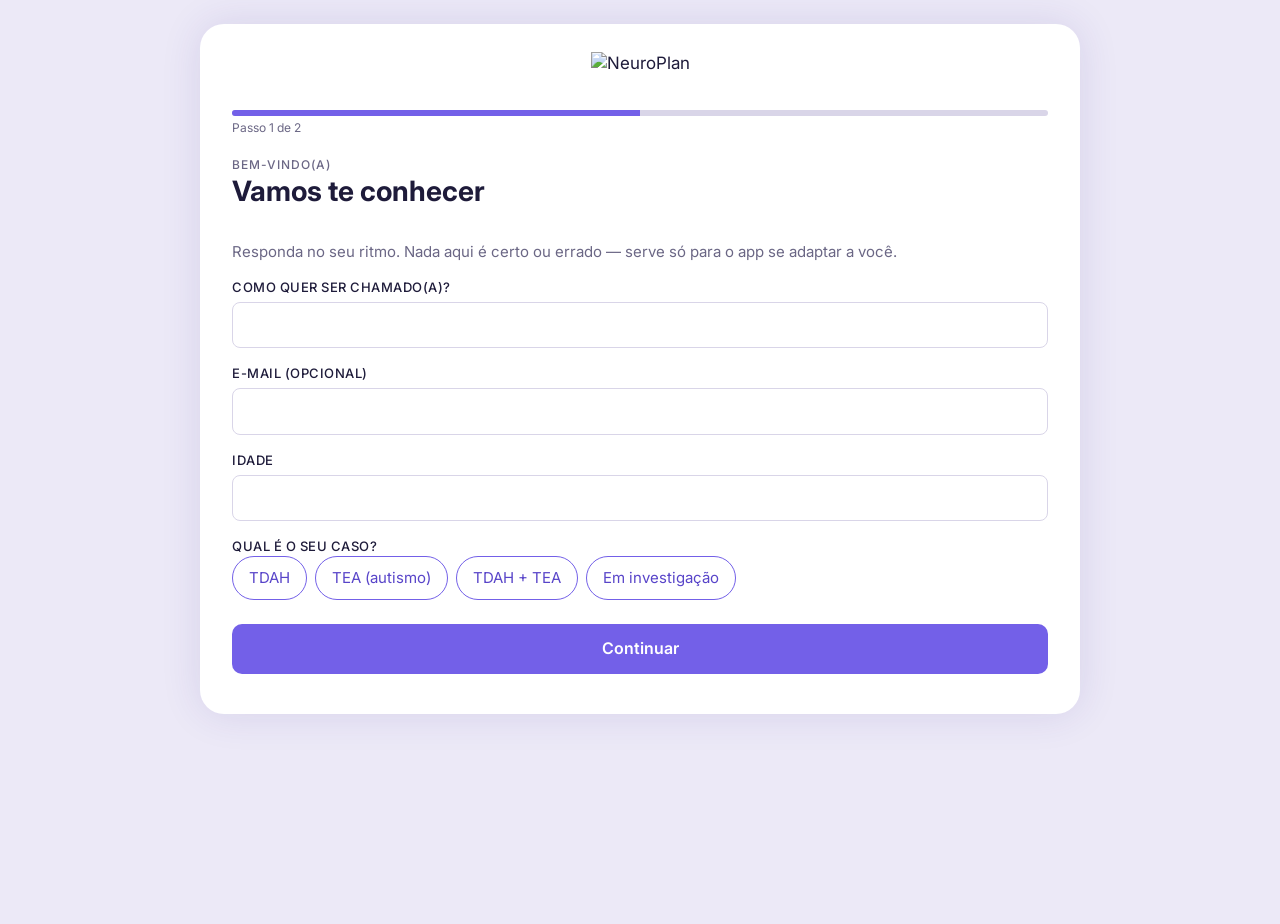
==== configuracoes.html @ a0a41870 "primeira versão" ====
<!DOCTYPE html>
<html lang="pt-BR">
<head>
  <meta charset="UTF-8">
  <meta name="viewport" content="width=device-width, initial-scale=1, viewport-fit=cover">
  <meta name="theme-color" content="#7B68EE">
  <meta name="description" content="NeuroPlan: planejador de rotina pensado para neurodivergentes.">
  <title>Configurações · NeuroPlan</title>
  <link rel="stylesheet" href="style.css">
  <script src="script.js" defer></script>
</head>
<body class="pagina-configuracoes">

  <!-- Ícones (sprite SVG): <svg class="icone"><use href="#i-home"/></svg> -->
  <svg xmlns="http://www.w3.org/2000/svg" hidden>
    <symbol id="i-home" viewBox="0 0 24 24" fill="none" stroke="currentColor" stroke-width="1.8" stroke-linecap="round" stroke-linejoin="round"><path d="M3 10.5 12 3l9 7.5V20a1 1 0 0 1-1 1h-5v-6H9v6H4a1 1 0 0 1-1-1z"/></symbol>
    <symbol id="i-calendar" viewBox="0 0 24 24" fill="none" stroke="currentColor" stroke-width="1.8" stroke-linecap="round" stroke-linejoin="round"><rect x="3" y="4" width="18" height="18" rx="2"/><path d="M16 2v4M8 2v4M3 10h18"/></symbol>
    <symbol id="i-plus" viewBox="0 0 24 24" fill="none" stroke="currentColor" stroke-width="2" stroke-linecap="round" stroke-linejoin="round"><path d="M12 5v14M5 12h14"/></symbol>
    <symbol id="i-heart" viewBox="0 0 24 24" fill="none" stroke="currentColor" stroke-width="1.8" stroke-linecap="round" stroke-linejoin="round"><path d="M19 14c1.5-1.5 3-3.2 3-5.5A5.5 5.5 0 0 0 16.5 3c-1.7 0-3 .8-4.5 2.5C10.5 3.8 9.2 3 7.5 3A5.5 5.5 0 0 0 2 8.5c0 2.3 1.5 4 3 5.5l7 7z"/></symbol>
    <symbol id="i-user" viewBox="0 0 24 24" fill="none" stroke="currentColor" stroke-width="1.8" stroke-linecap="round" stroke-linejoin="round"><circle cx="12" cy="8" r="4"/><path d="M4 21a8 8 0 0 1 16 0"/></symbol>
    <symbol id="i-pencil" viewBox="0 0 24 24" fill="none" stroke="currentColor" stroke-width="1.8" stroke-linecap="round" stroke-linejoin="round"><path d="M17 3a2.8 2.8 0 0 1 4 4L7.5 20.5 2 22l1.5-5.5z"/></symbol>
    <symbol id="i-clock" viewBox="0 0 24 24" fill="none" stroke="currentColor" stroke-width="1.8" stroke-linecap="round" stroke-linejoin="round"><circle cx="12" cy="12" r="9"/><path d="M12 7v5l3 2"/></symbol>
    <symbol id="i-bell" viewBox="0 0 24 24" fill="none" stroke="currentColor" stroke-width="1.8" stroke-linecap="round" stroke-linejoin="round"><path d="M6 8a6 6 0 0 1 12 0c0 7 3 9 3 9H3s3-2 3-9M10.3 21a1.9 1.9 0 0 0 3.4 0"/></symbol>
    <symbol id="i-chevron-left" viewBox="0 0 24 24" fill="none" stroke="currentColor" stroke-width="2" stroke-linecap="round" stroke-linejoin="round"><path d="m15 18-6-6 6-6"/></symbol>
    <symbol id="i-chevron-right" viewBox="0 0 24 24" fill="none" stroke="currentColor" stroke-width="2" stroke-linecap="round" stroke-linejoin="round"><path d="m9 18 6-6-6-6"/></symbol>
    <symbol id="i-gear" viewBox="0 0 24 24" fill="none" stroke="currentColor" stroke-width="1.8" stroke-linecap="round" stroke-linejoin="round"><circle cx="12" cy="12" r="3"/><path d="M19.4 15a1.7 1.7 0 0 0 .3 1.8l.1.1a2 2 0 1 1-2.8 2.8l-.1-.1a1.7 1.7 0 0 0-1.8-.3 1.7 1.7 0 0 0-1 1.5V21a2 2 0 1 1-4 0v-.1a1.7 1.7 0 0 0-1.1-1.5 1.7 1.7 0 0 0-1.8.3l-.1.1a2 2 0 1 1-2.8-2.8l.1-.1a1.7 1.7 0 0 0 .3-1.8 1.7 1.7 0 0 0-1.5-1H3a2 2 0 1 1 0-4h.1a1.7 1.7 0 0 0 1.5-1.1 1.7 1.7 0 0 0-.3-1.8l-.1-.1a2 2 0 1 1 2.8-2.8l.1.1a1.7 1.7 0 0 0 1.8.3H9a1.7 1.7 0 0 0 1-1.5V3a2 2 0 1 1 4 0v.1a1.7 1.7 0 0 0 1 1.5 1.7 1.7 0 0 0 1.8-.3l.1-.1a2 2 0 1 1 2.8 2.8l-.1.1a1.7 1.7 0 0 0-.3 1.8V9a1.7 1.7 0 0 0 1.5 1H21a2 2 0 1 1 0 4h-.1a1.7 1.7 0 0 0-1.5 1z"/></symbol>
  </svg>

  <div class="app">

    <!-- Cabeçalho (igual em todas as páginas) -->
    <header class="topo">
      <a href="index.html" class="topo__logo" aria-label="NeuroPlan - ir para Hoje">
        <img src="logo-horizontal.svg" alt="NeuroPlan">
      </a>
      <div class="topo__acoes">
        <a href="configuracoes.html" class="topo__config" aria-label="Configurações" aria-current="page"><svg class="icone" aria-hidden="true"><use href="#i-gear"/></svg></a>
        <a href="usuario.html" class="avatar avatar--pequeno" aria-label="Meu perfil">V</a>
      </div>
    </header>

    <main class="conteudo">
      <section class="tela" id="tela-config" aria-labelledby="config-titulo">
        <div class="titulo-tela">
          <p class="titulo-tela__rotulo">Ajustes</p>
          <h1 class="titulo-tela__titulo titulo-tela__titulo--esquerda" id="config-titulo">Configurações</h1>
        </div>

        <div class="config-grupo">
          <h2 class="config-grupo__titulo">Conta</h2>
          <div class="config-resumo" id="config-resumo">Nenhum cadastro encontrado.</div>
          <div class="config-lista" style="margin-top:10px">
            <a class="config-btn" href="login.html?refazer=1">Refazer questionário</a>
            <button type="button" class="config-btn" id="btn-sair">Sair da conta</button>
          </div>
        </div>

        <div class="config-grupo">
          <h2 class="config-grupo__titulo">Aparência</h2>
          <ul class="cuidados config-lista--cheia" style="display:flex">
            <li><label class="cuidado"><span class="cuidado__texto"><span class="cuidado__titulo">Modo Calmo</span><span class="cuidado__descricao">Tela escura e menos estímulos</span></span>
              <input type="checkbox" class="interruptor" role="switch" id="cfg-calmo"></label></li>
            <li><label class="cuidado"><span class="cuidado__texto"><span class="cuidado__titulo">Reduzir animações</span><span class="cuidado__descricao">Desliga movimentos e transições</span></span>
              <input type="checkbox" class="interruptor" role="switch" id="cfg-animacao"></label></li>
          </ul>
          <fieldset class="campo campo--grupo" style="margin-top:14px"><legend class="campo__rotulo">Tamanho do texto</legend>
            <div class="chips" id="cfg-fonte">
              <label class="chip"><input type="radio" name="fonte" value="p"><span>Pequeno</span></label>
              <label class="chip"><input type="radio" name="fonte" value="m" checked><span>Normal</span></label>
              <label class="chip"><input type="radio" name="fonte" value="g"><span>Grande</span></label>
              <label class="chip"><input type="radio" name="fonte" value="xg"><span>Muito grande</span></label>
            </div></fieldset>
          <p class="campo__ajuda" style="margin-top:8px">Mais modos e avisos ficam em <a class="link-pequeno" href="cuidados.html">Cuidados</a>.</p>
        </div>

        <div class="config-grupo">
          <h2 class="config-grupo__titulo">Seus dados</h2>
          <div class="config-lista">
            <button type="button" class="config-btn" id="btn-exportar">Baixar meus dados (.json)</button>
            <button type="button" class="config-btn config-btn--perigo" id="btn-apagar">Apagar todos os dados</button>
          </div>
          <p class="campo__ajuda" style="margin-top:8px">Tudo fica salvo apenas neste aparelho.</p>
        </div>
      </section>
    </main>

    <!-- Menu inferior (igual em todas as páginas) -->
    <nav class="menu" aria-label="Navegação principal">
      <a href="index.html" class="menu__item">
        <svg class="icone" aria-hidden="true"><use href="#i-home"/></svg>
        <span>Hoje</span>
      </a>
      <a href="rotina.html" class="menu__item">
        <svg class="icone" aria-hidden="true"><use href="#i-calendar"/></svg>
        <span>Rotina</span>
      </a>
      <a href="nova-tarefa.html" class="menu__adicionar" aria-label="Adicionar nova tarefa">
        <svg class="icone" aria-hidden="true"><use href="#i-plus"/></svg>
      </a>
      <a href="cuidados.html" class="menu__item">
        <svg class="icone" aria-hidden="true"><use href="#i-heart"/></svg>
        <span>Cuidados</span>
      </a>
      <a href="usuario.html" class="menu__item">
        <svg class="icone" aria-hidden="true"><use href="#i-user"/></svg>
        <span>Usuário</span>
      </a>
    </nav>

  </div>
</body>
</html>
---- style.css ----
/* =========================================================
   NEUROPLAN · style.css
   Mobile-first (base = celular). Depois: tablet/desktop, Modo Calmo,
   login e configurações (seções 14 a 17).
   ========================================================= */
@import url("https://fonts.googleapis.com/css2?family=Inter:wght@300;400;500;600;700&display=swap");

/* 1. Variáveis */
:root{
  --roxo:#7360E8;--roxo-escuro:#5844C9;--roxo-claro:#D6CCFA;--lilas:#EAE2F8;--lilas-medio:#C4B8F6;
  --laranja:#FAE5D6;--azul:#D3E8F7;--verde:#DDF2E8;--rosa:#FBE0EA;--verde-forte:#3FA777;
  --tinta:#1E1B3A;--tinta-suave:#6B6785;--linha:#D9D5E8;--branco:#FFFFFF;--fundo-pagina:#ECE9F7;
  --largura-app:430px;--altura-menu:68px;--raio-g:16px;--raio-m:12px;--raio-p:8px;--margem:20px;
  --fonte:"Inter",system-ui,-apple-system,"Segoe UI",Roboto,"Helvetica Neue",Arial,sans-serif;
}
body.modo-calmo *,body.modo-calmo *::before,body.modo-calmo *::after{animation:none!important;transition:none!important}

/* 2. Base */
*,*::before,*::after{box-sizing:border-box}
html{-webkit-text-size-adjust:100%;text-size-adjust:100%;overflow-x:hidden}
body{margin:0;min-height:100dvh;background:var(--fundo-pagina);color:var(--tinta);font-family:var(--fonte);font-size:1rem;line-height:1.4;-webkit-tap-highlight-color:transparent}
h1,h2,h3,p,ul,fieldset{margin:0;padding:0}
ul{list-style:none}
a{color:inherit;text-decoration:none}
button,input,select,textarea{font:inherit;color:inherit}
button{cursor:pointer}
img{display:block;max-width:100%;height:auto}
[hidden]{display:none!important}
:focus-visible{outline:3px solid var(--roxo-escuro);outline-offset:2px}
.visualmente-oculto{position:absolute;width:1px;height:1px;margin:-1px;padding:0;overflow:hidden;clip:rect(0 0 0 0);white-space:nowrap;border:0}
.icone{width:22px;height:22px;flex:none}
.icone--mini{width:14px;height:14px}
.icone--roxo{color:var(--roxo-escuro)}

/* 3. Estrutura */
.app{position:relative;width:100%;max-width:var(--largura-app);min-height:100dvh;margin:0 auto;background:var(--branco)}
.conteudo{padding:4px var(--margem) calc(var(--altura-menu) + 32px + env(safe-area-inset-bottom,0px))}
.topo{display:flex;align-items:center;justify-content:space-between;padding:calc(14px + env(safe-area-inset-top,0px)) var(--margem) 10px}
.topo__logo img{height:30px;width:auto}
.avatar{display:grid;place-items:center;background:var(--lilas);color:var(--roxo-escuro);font-weight:600}
.avatar--pequeno{width:34px;height:34px;border-radius:50%;font-size:.875rem}
.avatar--grande{width:72px;height:72px;border-radius:var(--raio-g);font-size:2rem}

/* 4. Menu inferior */
.menu{position:fixed;bottom:0;left:50%;transform:translateX(-50%);z-index:10;width:100%;max-width:var(--largura-app);display:grid;grid-template-columns:1fr 1fr 72px 1fr 1fr;align-items:center;height:calc(var(--altura-menu) + env(safe-area-inset-bottom,0px));padding:0 6px env(safe-area-inset-bottom,0px);background:var(--branco);border-top:1px solid var(--linha)}
.menu__item{display:flex;flex-direction:column;align-items:center;justify-content:center;gap:2px;min-height:48px;font-size:.6875rem;color:var(--tinta)}
.menu__item.is-ativo{color:var(--roxo-escuro);font-weight:600}
.menu__adicionar{display:grid;place-items:center;justify-self:center;align-self:start;width:52px;height:52px;margin-top:-22px;border-radius:16px;background:var(--roxo);color:var(--branco);box-shadow:0 6px 14px rgba(115,96,232,.35)}
.menu__adicionar .icone{width:26px;height:26px}
.menu__adicionar.is-ativo{background:var(--roxo-escuro)}

/* 5. Títulos e blocos */
.titulo-tela{margin:8px 0 16px}
.titulo-tela--centro{text-align:center}
.titulo-tela__rotulo{font-size:.625rem;font-weight:500;letter-spacing:.08em;text-transform:uppercase;color:var(--tinta-suave)}
.titulo-tela__titulo{font-size:1.25rem;font-weight:700;line-height:1.25}
.titulo-tela__apoio{margin-top:2px;font-size:.75rem;color:var(--tinta-suave)}
.bloco{margin-top:20px}
.bloco__cabecalho{display:flex;align-items:baseline;justify-content:space-between;margin-bottom:10px}
.bloco__titulo{font-size:.8125rem;font-weight:500}
.link-pequeno{display:inline-flex;align-items:center;min-height:32px;font-size:.6875rem;color:var(--roxo-escuro);text-decoration:underline}

/* 6. Hoje */
.lista-tarefas{display:flex;flex-direction:column;gap:10px}
.tarefa{display:flex;align-items:center;gap:8px;padding:4px 6px 4px 12px;border-radius:var(--raio-m);background:var(--lilas)}
.tarefa--aula{background:var(--laranja)}.tarefa--afazeres{background:var(--lilas)}.tarefa--saude{background:var(--azul)}.tarefa--lazer{background:var(--rosa)}
.tarefa--importante{box-shadow:inset 0 0 0 2px var(--roxo-escuro)}
.tarefa__principal{flex:1;display:flex;align-items:center;gap:10px;min-height:48px;cursor:pointer}
.tarefa__texto{display:flex;flex-direction:column;gap:1px}
.tarefa__titulo{font-size:1rem;font-weight:500;line-height:1.2}
.tarefa__meta{display:flex;flex-wrap:wrap;align-items:center;gap:2px 4px;font-size:.6875rem;color:var(--tinta-suave)}
.tarefa__check{appearance:none;-webkit-appearance:none;flex:none;width:20px;height:20px;margin:0;border:1.5px solid #4A4666;border-radius:5px;background:transparent center/14px no-repeat;cursor:pointer}
.tarefa__check:checked{border-color:var(--tinta);background-image:url("data:image/svg+xml,%3Csvg xmlns='http://www.w3.org/2000/svg' viewBox='0 0 24 24' fill='none' stroke='%231E1B3A' stroke-width='3.2' stroke-linecap='round' stroke-linejoin='round'%3E%3Cpath d='m5 12.5 4.5 4.5L19 7'/%3E%3C/svg%3E")}
.tarefa__editar{display:grid;place-items:center;flex:none;width:44px;height:44px;border:0;border-radius:50%;background:transparent;color:var(--tinta-suave)}
.tarefa__editar .icone{width:16px;height:16px}
.semana{display:flex;gap:12px;margin:0 calc(var(--margem) * -1);padding:0 var(--margem) 4px;overflow-x:auto;scroll-snap-type:x mandatory;scroll-padding-inline:var(--margem);scrollbar-width:none}
.semana::-webkit-scrollbar{display:none}
.semana__item{flex:0 0 calc(50% - 6px);scroll-snap-align:start}
.semana__dia{display:block;height:100%;min-height:92px;padding:12px 14px;border-radius:var(--raio-m);background:var(--roxo-claro)}
.semana__dia.is-hoje{box-shadow:inset 0 0 0 2px var(--roxo-escuro)}
.semana__nome{font-size:.9375rem;font-weight:700}
.semana__qtd{font-size:.625rem;color:var(--tinta-suave)}
.semana__bolinhas{display:flex;flex-wrap:wrap;gap:6px;margin-top:10px}
.bolinha{width:12px;height:12px;border:1.5px solid var(--verde-forte);border-radius:50%}
.bolinha.is-feita{background:var(--verde-forte)}
.proxima{margin-bottom:4px;padding:10px 12px;border-left:3px solid var(--roxo);border-radius:0 var(--raio-p) var(--raio-p) 0;background:var(--lilas);font-size:.8125rem}
.vazio{padding:18px 14px;border:1px dashed var(--linha);border-radius:var(--raio-m);text-align:center;font-size:.875rem;color:var(--tinta-suave)}

/* 7. Nova tarefa */
.formulario{display:flex;flex-direction:column;gap:16px}
.campo{display:flex;flex-direction:column;gap:6px;min-width:0;border:0}
.campo__rotulo{padding:0;font-size:.6875rem;font-weight:500;letter-spacing:.04em;text-transform:uppercase;color:var(--tinta)}
.campo__input{width:100%;padding:11px 12px;border:1px solid var(--linha);border-radius:var(--raio-p);background:var(--branco);font-size:1rem}
.campo__input::placeholder{color:#9A96AE}
.campo__input--area{min-height:140px;resize:vertical}
.campo__input[aria-invalid="true"]{border-color:#C0392B}
.campo__erro{font-size:.75rem;color:#B3261E}
.chips{display:flex;flex-wrap:wrap;gap:8px}
.chip{position:relative}
.chip input{position:absolute;inset:0;opacity:0;margin:0;cursor:pointer}
.chip span{display:inline-flex;align-items:center;min-height:38px;padding:0 16px;border:1px solid var(--roxo);border-radius:999px;font-size:.8125rem;color:var(--roxo-escuro)}
.chip input:checked + span{background:var(--roxo);color:var(--branco);font-weight:500}
.chip input:focus-visible + span{outline:3px solid var(--roxo-escuro);outline-offset:2px}
.horario{min-width:0;padding:12px;border:1px solid var(--linha);border-radius:var(--raio-m)}
.horario__cabecalho{display:flex;align-items:center;justify-content:space-between}
.horario__titulo{display:flex;align-items:center;gap:6px;padding:0;font-size:.75rem;font-weight:500;letter-spacing:.04em;text-transform:uppercase}
.horario__data{position:relative;display:flex;align-items:center;gap:6px;min-height:40px;margin:-8px -4px -8px 0;padding:0 4px 0 8px;border-radius:var(--raio-p);font-size:.8125rem;font-weight:500;color:var(--roxo-escuro);cursor:pointer}
.horario__data-input{position:absolute;inset:0;width:100%;height:100%;opacity:0;cursor:pointer}
.horario__data:has(input:focus-visible){outline:3px solid var(--roxo-escuro);outline-offset:2px}
.horario__linha{display:flex;align-items:center;gap:10px;margin-top:8px}
.horario__hora{flex:1;min-width:0;padding:9px 10px;border:0;border-radius:var(--raio-p);background:#E7E5EE;font-size:1rem}
.horario__as{font-size:.875rem;color:var(--tinta-suave)}
.horario__aviso{display:flex;align-items:center;gap:6px;min-height:40px;margin-top:6px;font-size:.75rem;font-weight:600;cursor:pointer}
.horario__aviso:has(input:not(:checked)){opacity:.55;text-decoration:line-through}
.horario__aviso:has(input:focus-visible){outline:3px solid var(--roxo-escuro);outline-offset:2px;border-radius:var(--raio-p)}
.opcoes{display:flex;flex-direction:column;gap:2px;min-width:0;border:0}
.opcao{display:flex;align-items:center;gap:10px;min-height:42px;font-size:.875rem;cursor:pointer}
.opcao input{appearance:none;-webkit-appearance:none;flex:none;width:22px;height:22px;margin:0;border:1.5px solid var(--roxo);border-radius:6px;background:transparent center/15px no-repeat;cursor:pointer}
.opcao input:checked{background-color:var(--roxo);background-image:url("data:image/svg+xml,%3Csvg xmlns='http://www.w3.org/2000/svg' viewBox='0 0 24 24' fill='none' stroke='%23FFFFFF' stroke-width='3.2' stroke-linecap='round' stroke-linejoin='round'%3E%3Cpath d='m5 12.5 4.5 4.5L19 7'/%3E%3C/svg%3E")}
.botao{display:flex;align-items:center;justify-content:center;width:100%;min-height:50px;border:0;border-radius:10px;font-size:1rem;font-weight:600}
.botao--principal{background:var(--roxo);color:var(--branco)}
.botao--principal:hover{background:var(--roxo-escuro)}
.botao--principal:active{transform:scale(.99)}
.botao--perigo{margin-top:-4px;border:1px solid #B3261E;background:transparent;color:#B3261E}

/* 8. Rotina */
.resumo-semana{display:grid;grid-template-columns:1fr 1fr;gap:10px}
.resumo-semana__dia{display:block;width:100%;height:100%;padding:10px 12px;border:1px solid var(--linha);border-radius:var(--raio-m);background:var(--branco);text-align:left}
.resumo-semana__dia.is-selecionado{border-color:var(--roxo);box-shadow:inset 0 0 0 1px var(--roxo)}
.resumo-semana__nome{display:block;margin-bottom:4px;font-size:.875rem;font-weight:700}
.resumo-semana__item{display:block;font-size:.75rem}
.resumo-semana__item::before{content:"•";margin-right:3px;color:var(--roxo);font-weight:700}
.resumo-semana__vazio{grid-column:1/-1;padding:12px;border:1px dashed var(--linha);border-radius:var(--raio-m);text-align:center;font-size:.75rem;color:var(--tinta-suave)}
.calendario{margin-top:16px;padding:12px;border:1px solid var(--linha);border-radius:var(--raio-g)}
.calendario__controles{display:flex;align-items:center;justify-content:space-between;gap:8px;margin-bottom:10px}
.calendario__seta{display:grid;place-items:center;width:40px;height:40px;border:0;background:transparent}
.calendario__seta .icone{width:18px;height:18px}
.calendario__select{min-height:38px;padding:0 10px;border:1px solid var(--linha);border-radius:6px;background:var(--branco);font-size:.8125rem}
.calendario__grade{display:grid;grid-template-columns:repeat(7,1fr);gap:4px}
.calendario__semana{padding:4px 0;text-align:center;font-size:.6875rem;color:var(--tinta-suave)}
.calendario__dia{display:grid;place-items:center;width:100%;min-height:38px;padding:0;border:0;border-radius:var(--raio-p);background:transparent;font-size:.8125rem}
.calendario__dia.is-marcado{background:#EFEDF5}
.calendario__dia.is-hoje{box-shadow:inset 0 0 0 1.5px var(--roxo)}
.calendario__dia.is-selecionado{background:var(--roxo);color:var(--branco);font-weight:600}
.calendario__dia.is-fora{color:#B3AFC4}
.dia-detalhe{margin-top:18px}
.dia-detalhe__titulo{margin-bottom:8px;font-size:.8125rem;font-weight:500}
.dia-detalhe__cartao{padding:14px;border-radius:var(--raio-m);background:var(--verde)}
.dia-detalhe__qtd{font-size:1.125rem;font-weight:500}
.dia-detalhe__lista{font-size:.6875rem;color:var(--tinta-suave)}
.dia-detalhe .lista-tarefas{margin-top:12px}

/* 9. Cuidados */
.cuidados{display:flex;flex-direction:column;gap:10px}
.cuidado{display:flex;align-items:center;justify-content:space-between;gap:14px;min-height:64px;padding:10px 14px;border-radius:14px;background:var(--lilas-medio);cursor:pointer}
.cuidado__texto{display:flex;flex-direction:column;gap:1px}
.cuidado__titulo{font-size:.9375rem;font-weight:700}
.cuidado__descricao{font-size:.75rem;line-height:1.3}
.interruptor{appearance:none;-webkit-appearance:none;position:relative;flex:none;width:44px;height:24px;margin:0;border-radius:999px;background:#2E2A4F;cursor:pointer;transition:background .15s}
.interruptor::before{content:"";position:absolute;top:4px;left:4px;width:16px;height:16px;border-radius:50%;background:#8B86B0;transition:transform .15s,background .15s}
.interruptor:checked{background:var(--roxo)}
.interruptor:checked::before{transform:translateX(20px);background:#2E2A4F}
.cuidados__aviso{margin-top:22px;text-align:center;font-size:.6875rem;color:var(--tinta-suave)}

/* 10. Usuário */
.perfil{display:flex;flex-direction:column;align-items:center;margin-top:8px}
.perfil__nome{margin-top:6px;font-size:1.5rem;font-weight:700}
.perfil__editar{display:inline-flex;align-items:center;gap:4px;min-height:40px;padding:0 8px;border:0;background:transparent;font-size:.75rem;color:var(--tinta-suave);text-decoration:underline}
.perfil__form{display:flex;flex-direction:column;gap:10px;margin-top:8px}
.campo-perfil{padding:8px 12px 10px;border:1px solid var(--linha);border-radius:var(--raio-m)}
.campo-perfil:focus-within,.perfil__form.is-editando .campo-perfil{border-color:var(--roxo)}
.campo-perfil__rotulo{display:block;font-size:.6875rem;color:var(--tinta-suave)}
.campo-perfil__input{display:block;width:100%;padding:0;border:0;background:transparent;font-size:1rem;font-weight:500}
.campo-perfil__input:focus-visible{outline:none}
.campo-perfil__input--area{resize:none;min-height:2.8em}
.estatisticas{display:grid;grid-template-columns:repeat(3,1fr);gap:10px;margin-top:16px}
.estatistica{display:flex;flex-direction:column;align-items:center;justify-content:center;gap:2px;min-height:72px;padding:8px 4px;border-radius:var(--raio-m);background:var(--verde);text-align:center}
.estatistica__numero{font-size:1.375rem;font-weight:500;line-height:1}
.estatistica__rotulo{font-size:.625rem;color:var(--tinta-suave)}

/* 11. Aviso rápido */
.aviso{position:fixed;left:50%;bottom:calc(var(--altura-menu) + 26px + env(safe-area-inset-bottom,0px));z-index:20;max-width:calc(100% - 40px);padding:12px 18px;border-radius:999px;background:var(--tinta);color:var(--branco);font-size:.875rem;transform:translate(-50%,12px);opacity:0;transition:opacity .2s,transform .2s;pointer-events:none}
.aviso.is-visivel{opacity:1;transform:translate(-50%,0)}

/* 12. Telas maiores: sombra do app */
@media (min-width:480px){.app{box-shadow:0 0 40px rgba(60,40,140,.12)}}
@media (prefers-reduced-motion:reduce){*,*::before,*::after{animation:none!important;transition:none!important}}

/* ===== 13 a 17: Responsividade, Modo Calmo (escuro), Login e Configurações ===== */
/* =========================================================
   NEUROPLAN · extras.css
   Carregue DEPOIS do style.css:  <link rel="stylesheet" href="extras.css">
   Contém: responsividade (celular/tablet/desktop), novo Modo Calmo (escuro),
   login, configurações e botão de engrenagem no cabeçalho.
   ========================================================= */

/* ---------- Evita rolagem lateral e textos estourando ---------- */
html { overflow-x: hidden; }
.tarefa__titulo, .resumo-semana__item, .perfil__nome { overflow-wrap: anywhere; }
.topo__acoes { display: flex; align-items: center; gap: 8px; }
.topo__config {
  display: grid; place-items: center; width: 40px; height: 40px;
  border-radius: 50%; color: var(--tinta-suave);
}
.topo__config:hover { background: var(--lilas); }
.topo__config .icone { width: 22px; height: 22px; }

/* ---------- Celulares pequenos (até 359px) ---------- */
@media (max-width: 359px) {
  :root { --margem: 14px; }
  .menu { grid-template-columns: 1fr 1fr 64px 1fr 1fr; padding-inline: 2px; }
  .menu__item { font-size: 0.625rem; }
  .semana__item { flex-basis: 72%; }
  .resumo-semana { grid-template-columns: 1fr; }
  .estatistica__numero { font-size: 1.125rem; }
  .estatistica__rotulo { font-size: 0.5625rem; }
  .chip span { padding: 0 12px; }
}

/* ---------- Celular deitado (pouca altura) ---------- */
@media (max-height: 480px) and (orientation: landscape) {
  :root { --altura-menu: 56px; }
  .menu__adicionar { margin-top: -14px; }
}

/* ---------- Tablet (768px+) ---------- */
@media (min-width: 768px) {
  :root { --largura-app: 720px; --margem: 32px; --altura-menu: 74px; }
  body { font-size: 1.0625rem; }
  .topo__logo img { height: 36px; }
  .avatar--pequeno { width: 40px; height: 40px; }
  .titulo-tela__titulo { font-size: 1.75rem; }
  .titulo-tela__rotulo { font-size: 0.75rem; }
  .titulo-tela__apoio, .proxima { font-size: 0.9375rem; }
  .bloco__titulo { font-size: 1rem; }
  .link-pequeno { font-size: 0.875rem; }
  .menu__item { font-size: 0.8125rem; }
  .menu__adicionar { width: 60px; height: 60px; }

  /* tarefas em 2 colunas */
  .lista-tarefas { display: grid; grid-template-columns: repeat(2, 1fr); gap: 12px; }
  .tarefa__meta { font-size: 0.8125rem; }
  .semana__item { flex-basis: calc(25% - 9px); }
  .semana__nome { font-size: 1.0625rem; }
  .semana__qtd { font-size: 0.75rem; }

  .resumo-semana { grid-template-columns: repeat(4, 1fr); }
  .resumo-semana__item { font-size: 0.8125rem; }
  .calendario { padding: 20px; }
  .calendario__dia { min-height: 48px; font-size: 1rem; }
  .calendario__select { font-size: 1rem; }
  .dia-detalhe__titulo { font-size: 1rem; }
  .dia-detalhe__qtd { font-size: 1.375rem; }
  .dia-detalhe__lista { font-size: 0.875rem; }

  .formulario, .perfil__form, .login__form { gap: 20px; }
  .campo__rotulo, .campo-perfil__rotulo { font-size: 0.8125rem; }
  .chip span { min-height: 44px; font-size: 0.9375rem; }
  .cuidados { display: grid; grid-template-columns: 1fr 1fr; gap: 12px; }
  .cuidado__titulo { font-size: 1.0625rem; }
  .cuidado__descricao { font-size: 0.875rem; }
  .perfil__form { display: grid; grid-template-columns: 1fr 1fr; }
  .perfil__form .campo-perfil:last-child { grid-column: 1 / -1; }
  .estatistica { min-height: 96px; }
  .estatistica__numero { font-size: 1.75rem; }
  .estatistica__rotulo { font-size: 0.8125rem; }
}

/* ---------- Telas grandes (1024px+) ---------- */
@media (min-width: 1024px) {
  :root { --largura-app: 880px; }
  .semana__item { flex-basis: calc(100% / 6 - 10px); }
  .lista-tarefas { grid-template-columns: repeat(2, 1fr); }
}

/* =========================================================
   MODO CALMO (escuro) — menos brilho e estímulo, cores ainda vivas
   ========================================================= */
body.modo-calmo {
  color-scheme: dark;
  --roxo: #7B68EE;
  --roxo-escuro: #B9ACFF;     /* textos/links roxos: claros o bastante p/ fundo escuro */
  --roxo-claro: #3A3174;
  --lilas: #2E2A5A;
  --lilas-medio: #3B3377;
  --laranja: #4D3426;
  --azul: #1F3D57;
  --verde: #1D4034;
  --rosa: #4D2A3E;
  --verde-forte: #4ADE9A;
  --tinta: #ECE9FF;
  --tinta-suave: #B5B0D6;
  --linha: #3B3768;
  --fundo-pagina: #0D0B1E;
}
/* superfícies que usavam branco */
body.modo-calmo .app,
body.modo-calmo .menu { background: #15122B; }
body.modo-calmo .menu { border-top-color: var(--linha); }
body.modo-calmo .campo__input,
body.modo-calmo .calendario__select,
body.modo-calmo .resumo-semana__dia,
body.modo-calmo .campo-perfil__input { background: #1C1838; color: var(--tinta); }
body.modo-calmo .campo-perfil__input { background: transparent; }
body.modo-calmo .horario__hora { background: #2A2552; color: var(--tinta); }
body.modo-calmo .campo__input::placeholder { color: #8782AB; }
body.modo-calmo .calendario__dia.is-marcado { background: #2A2552; }
body.modo-calmo .calendario__dia.is-fora { color: #5E5A85; }
body.modo-calmo .calendario__dia.is-selecionado,
body.modo-calmo .chip input:checked + span,
body.modo-calmo .botao--principal,
body.modo-calmo .menu__adicionar { color: #fff; }
body.modo-calmo .menu__adicionar.is-ativo { background: #6552D6; }
body.modo-calmo .menu__adicionar { box-shadow: 0 6px 14px rgba(0,0,0,.45); }
body.modo-calmo .tarefa__check { border-color: #B5B0D6; }
body.modo-calmo .tarefa__check:checked {
  border-color: var(--verde-forte);
  background-image: url("data:image/svg+xml,%3Csvg xmlns='http://www.w3.org/2000/svg' viewBox='0 0 24 24' fill='none' stroke='%234ADE9A' stroke-width='3.2' stroke-linecap='round' stroke-linejoin='round'%3E%3Cpath d='m5 12.5 4.5 4.5L19 7'/%3E%3C/svg%3E");
}
body.modo-calmo .interruptor { background: #4A4585; }
body.modo-calmo .interruptor::before { background: #B5B0D6; }
body.modo-calmo .interruptor:checked { background: var(--roxo); }
body.modo-calmo .interruptor:checked::before { background: #fff; }
body.modo-calmo .aviso { background: #ECE9FF; color: #15122B; }
body.modo-calmo .campo__erro { color: #FF9C94; }
body.modo-calmo .campo__input[aria-invalid="true"] { border-color: #FF9C94; }
body.modo-calmo .botao--perigo { border-color: #FF9C94; color: #FF9C94; }
body.modo-calmo .topo__logo img { filter: brightness(0) invert(1); } /* logo escura -> clara */
body.modo-calmo .semana__dia, body.modo-calmo .tarefa, body.modo-calmo .cuidado,
body.modo-calmo .estatistica, body.modo-calmo .dia-detalhe__cartao { color: var(--tinta); }

/* "Reduzir animações" (Configurações) */
body.sem-animacao *, body.sem-animacao *::before, body.sem-animacao *::after {
  animation: none !important; transition: none !important; scroll-behavior: auto !important;
}

/* =========================================================
   LOGIN / QUESTIONÁRIO
   ========================================================= */
.pagina-login .conteudo { padding-bottom: calc(40px + env(safe-area-inset-bottom, 0px)); }
.login__marca { display: flex; justify-content: center; padding: calc(24px + env(safe-area-inset-top, 0px)) 0 8px; }
.login__marca img { height: 38px; width: auto; }
.login__progresso { height: 6px; margin: 12px 0 4px; border-radius: 999px; background: var(--linha); overflow: hidden; }
.login__barra { display: block; height: 100%; width: 25%; background: var(--roxo); transition: width .3s; }
.login__passo-txt { font-size: .75rem; color: var(--tinta-suave); }
.login__form { display: flex; flex-direction: column; gap: 16px; margin-top: 12px; }
.login__passo { display: none; flex-direction: column; gap: 16px; border: 0; min-width: 0; }
.login__passo.is-atual { display: flex; }
.login__intro { font-size: .875rem; color: var(--tinta-suave); }
.campo__ajuda { font-size: .75rem; color: var(--tinta-suave); }
.login__acoes { display: flex; gap: 10px; margin-top: 8px; }
.login__acoes .botao { flex: 1; }
.botao--secundario { background: transparent; border: 1px solid var(--roxo); color: var(--roxo-escuro); }
.login__aviso-legal { font-size: .75rem; color: var(--tinta-suave); }
@media (min-width: 768px) {
  .pagina-login .app { margin-block: 24px; min-height: auto; border-radius: 24px; }
  .login__intro, .login__aviso-legal, .campo__ajuda { font-size: .9375rem; }
}

/* =========================================================
   CONFIGURAÇÕES
   ========================================================= */
.config-grupo { margin-top: 22px; }
.config-grupo__titulo { margin-bottom: 10px; font-size: .8125rem; font-weight: 600; color: var(--tinta-suave); text-transform: uppercase; letter-spacing: .06em; }
.config-lista { display: flex; flex-direction: column; gap: 10px; }
.config-resumo { padding: 14px; border-radius: var(--raio-m); background: var(--lilas); font-size: .875rem; }
.config-resumo strong { display: block; font-size: 1.0625rem; }
.config-btn { display: flex; align-items: center; justify-content: space-between; width: 100%; min-height: 52px; padding: 0 14px; border: 1px solid var(--linha); border-radius: var(--raio-m); background: transparent; text-align: left; font-size: .9375rem; font-weight: 500; }
.config-btn--perigo { border-color: #B3261E; color: #B3261E; }
body.modo-calmo .config-btn--perigo { border-color: #FF9C94; color: #FF9C94; }
@media (min-width: 768px) { .config-lista { display: grid; grid-template-columns: 1fr 1fr; } .config-lista--cheia { grid-template-columns: 1fr; } }
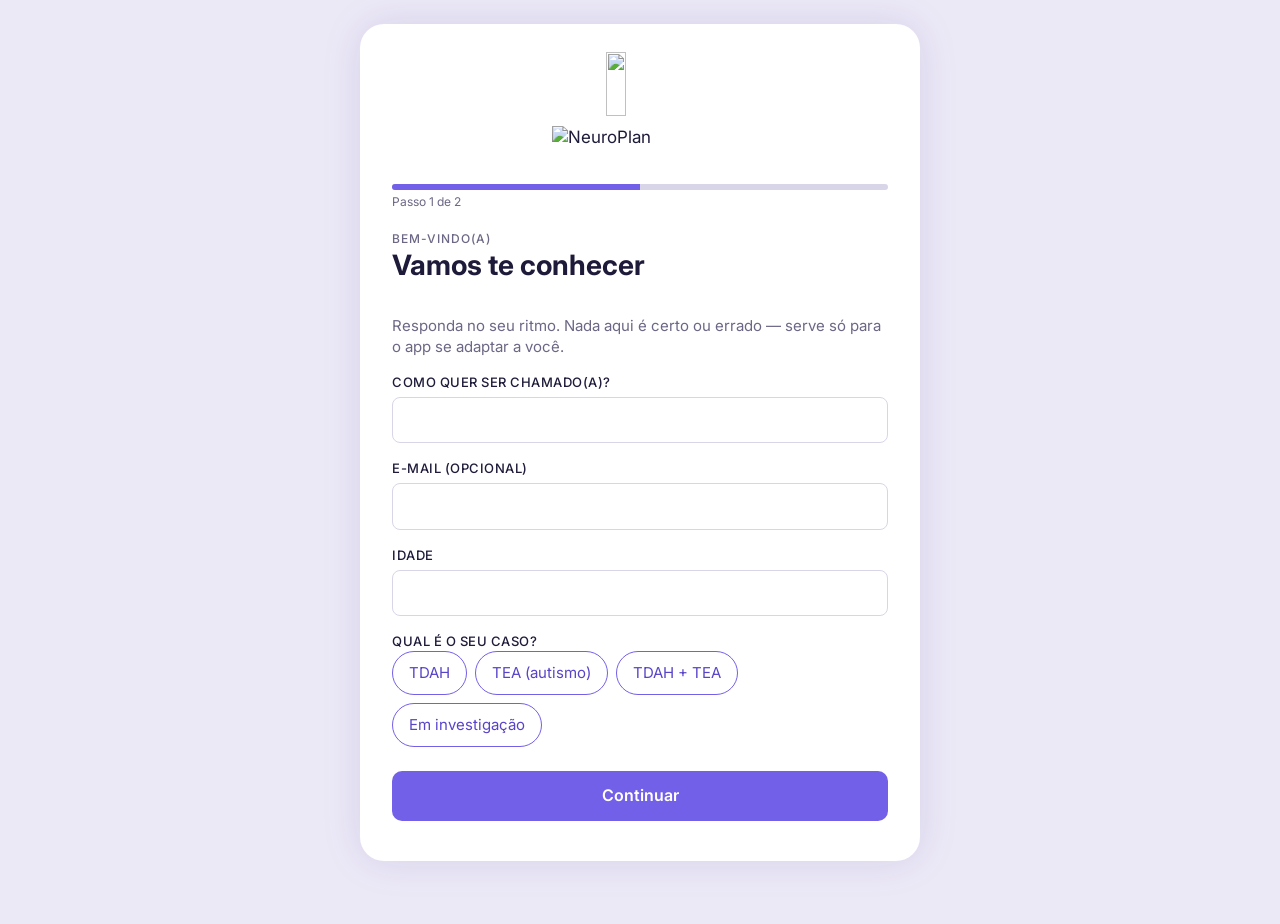
==== commit d76df9c2: "Ajustes" ====
--- a/configuracoes.html
+++ b/configuracoes.html
@@ -6,6 +6,10 @@
   <meta name="theme-color" content="#7B68EE">
   <meta name="description" content="NeuroPlan: planejador de rotina pensado para neurodivergentes.">
   <title>Configurações · NeuroPlan</title>
+  <link rel="icon" type="image/png" href="img/icone-app.png">
+  <link rel="apple-touch-icon" href="img/icone-app.png">
+  <!-- aplica tema/modo calmo antes de desenhar a página (evita "piscar") -->
+  <script>try{var c=JSON.parse(localStorage.getItem("neuroplan:config")||"{}"),k=JSON.parse(localStorage.getItem("neuroplan:cuidados")||"{}"),t=c.tema||"claro",r=document.documentElement;if(t==="auto")t=matchMedia("(prefers-color-scheme: dark)").matches?"escuro":"claro";r.dataset.tema=t;if(k["modo-calmo"])r.classList.add("modo-calmo")}catch(e){}</script>
   <link rel="stylesheet" href="style.css">
   <script src="script.js" defer></script>
 </head>
@@ -31,7 +35,7 @@
     <!-- Cabeçalho (igual em todas as páginas) -->
     <header class="topo">
       <a href="index.html" class="topo__logo" aria-label="NeuroPlan - ir para Hoje">
-        <img src="logo-horizontal.svg" alt="NeuroPlan">
+        <img class="logo logo--claro" src="img/logo-horizontal.png" width="930" height="201" alt="NeuroPlan"><img class="logo logo--escuro" src="img/logo-horizontal-escuro.png" width="930" height="199" alt="">
       </a>
       <div class="topo__acoes">
         <a href="configuracoes.html" class="topo__config" aria-label="Configurações" aria-current="page"><svg class="icone" aria-hidden="true"><use href="#i-gear"/></svg></a>
@@ -58,11 +62,17 @@
         <div class="config-grupo">
           <h2 class="config-grupo__titulo">Aparência</h2>
           <ul class="cuidados config-lista--cheia" style="display:flex">
-            <li><label class="cuidado"><span class="cuidado__texto"><span class="cuidado__titulo">Modo Calmo</span><span class="cuidado__descricao">Tela escura e menos estímulos</span></span>
+            <li><label class="cuidado"><span class="cuidado__texto"><span class="cuidado__titulo">Modo Calmo</span><span class="cuidado__descricao">Cores suaves, sem animações e menos estímulos</span></span>
               <input type="checkbox" class="interruptor" role="switch" id="cfg-calmo"></label></li>
             <li><label class="cuidado"><span class="cuidado__texto"><span class="cuidado__titulo">Reduzir animações</span><span class="cuidado__descricao">Desliga movimentos e transições</span></span>
               <input type="checkbox" class="interruptor" role="switch" id="cfg-animacao"></label></li>
           </ul>
+          <fieldset class="campo campo--grupo" style="margin-top:14px"><legend class="campo__rotulo">Tema</legend>
+            <div class="chips" id="cfg-tema">
+              <label class="chip"><input type="radio" name="tema" value="claro" checked><span>Claro</span></label>
+              <label class="chip"><input type="radio" name="tema" value="escuro"><span>Escuro</span></label>
+              <label class="chip"><input type="radio" name="tema" value="auto"><span>Automático</span></label>
+            </div></fieldset>
           <fieldset class="campo campo--grupo" style="margin-top:14px"><legend class="campo__rotulo">Tamanho do texto</legend>
             <div class="chips" id="cfg-fonte">
               <label class="chip"><input type="radio" name="fonte" value="p"><span>Pequeno</span></label>
@@ -70,7 +80,7 @@
               <label class="chip"><input type="radio" name="fonte" value="g"><span>Grande</span></label>
               <label class="chip"><input type="radio" name="fonte" value="xg"><span>Muito grande</span></label>
             </div></fieldset>
-          <p class="campo__ajuda" style="margin-top:8px">Mais modos e avisos ficam em <a class="link-pequeno" href="cuidados.html">Cuidados</a>.</p>
+          <p class="campo__ajuda" style="margin-top:8px">O tema escuro e o Modo Calmo são independentes: dá para usar os dois juntos. Mais modos e avisos ficam em <a class="link-pequeno" href="cuidados.html">Cuidados</a>.</p>
         </div>
 
         <div class="config-grupo">
--- a/style.css
+++ b/style.css
@@ -10,10 +10,11 @@
   --roxo:#7360E8;--roxo-escuro:#5844C9;--roxo-claro:#D6CCFA;--lilas:#EAE2F8;--lilas-medio:#C4B8F6;
   --laranja:#FAE5D6;--azul:#D3E8F7;--verde:#DDF2E8;--rosa:#FBE0EA;--verde-forte:#3FA777;
   --tinta:#1E1B3A;--tinta-suave:#6B6785;--linha:#D9D5E8;--branco:#FFFFFF;--fundo-pagina:#ECE9F7;
-  --largura-app:430px;--altura-menu:68px;--raio-g:16px;--raio-m:12px;--raio-p:8px;--margem:20px;
+  --superficie:#FFFFFF;--campo-hora:#E7E5EE;--marcado:#EFEDF5;--fora:#B3AFC4;--placeholder:#9A96AE;--borda-check:#4A4666;
+  --largura-app:430px;--menu-lateral:240px;--altura-menu:68px;--raio-g:16px;--raio-m:12px;--raio-p:8px;--margem:20px;
   --fonte:"Inter",system-ui,-apple-system,"Segoe UI",Roboto,"Helvetica Neue",Arial,sans-serif;
 }
-body.modo-calmo *,body.modo-calmo *::before,body.modo-calmo *::after{animation:none!important;transition:none!important}
+.modo-calmo *,.modo-calmo *::before,.modo-calmo *::after{animation:none!important;transition:none!important;scroll-behavior:auto!important}
 
 /* 2. Base */
 *,*::before,*::after{box-sizing:border-box}
@@ -33,16 +34,17 @@
 .icone--roxo{color:var(--roxo-escuro)}
 
 /* 3. Estrutura */
-.app{position:relative;width:100%;max-width:var(--largura-app);min-height:100dvh;margin:0 auto;background:var(--branco)}
+.app{position:relative;width:100%;max-width:var(--largura-app);min-height:100dvh;margin:0 auto;background:var(--superficie)}
 .conteudo{padding:4px var(--margem) calc(var(--altura-menu) + 32px + env(safe-area-inset-bottom,0px))}
 .topo{display:flex;align-items:center;justify-content:space-between;padding:calc(14px + env(safe-area-inset-top,0px)) var(--margem) 10px}
 .topo__logo img{height:30px;width:auto}
+.logo--escuro{display:none}
 .avatar{display:grid;place-items:center;background:var(--lilas);color:var(--roxo-escuro);font-weight:600}
 .avatar--pequeno{width:34px;height:34px;border-radius:50%;font-size:.875rem}
 .avatar--grande{width:72px;height:72px;border-radius:var(--raio-g);font-size:2rem}
 
 /* 4. Menu inferior */
-.menu{position:fixed;bottom:0;left:50%;transform:translateX(-50%);z-index:10;width:100%;max-width:var(--largura-app);display:grid;grid-template-columns:1fr 1fr 72px 1fr 1fr;align-items:center;height:calc(var(--altura-menu) + env(safe-area-inset-bottom,0px));padding:0 6px env(safe-area-inset-bottom,0px);background:var(--branco);border-top:1px solid var(--linha)}
+.menu{position:fixed;bottom:0;left:50%;transform:translateX(-50%);z-index:10;width:100%;max-width:var(--largura-app);display:grid;grid-template-columns:1fr 1fr 72px 1fr 1fr;align-items:center;height:calc(var(--altura-menu) + env(safe-area-inset-bottom,0px));padding:0 6px env(safe-area-inset-bottom,0px);background:var(--superficie);border-top:1px solid var(--linha)}
 .menu__item{display:flex;flex-direction:column;align-items:center;justify-content:center;gap:2px;min-height:48px;font-size:.6875rem;color:var(--tinta)}
 .menu__item.is-ativo{color:var(--roxo-escuro);font-weight:600}
 .menu__adicionar{display:grid;place-items:center;justify-self:center;align-self:start;width:52px;height:52px;margin-top:-22px;border-radius:16px;background:var(--roxo);color:var(--branco);box-shadow:0 6px 14px rgba(115,96,232,.35)}
@@ -69,7 +71,7 @@
 .tarefa__texto{display:flex;flex-direction:column;gap:1px}
 .tarefa__titulo{font-size:1rem;font-weight:500;line-height:1.2}
 .tarefa__meta{display:flex;flex-wrap:wrap;align-items:center;gap:2px 4px;font-size:.6875rem;color:var(--tinta-suave)}
-.tarefa__check{appearance:none;-webkit-appearance:none;flex:none;width:20px;height:20px;margin:0;border:1.5px solid #4A4666;border-radius:5px;background:transparent center/14px no-repeat;cursor:pointer}
+.tarefa__check{appearance:none;-webkit-appearance:none;flex:none;width:20px;height:20px;margin:0;border:1.5px solid var(--borda-check);border-radius:5px;background:transparent center/14px no-repeat;cursor:pointer}
 .tarefa__check:checked{border-color:var(--tinta);background-image:url("data:image/svg+xml,%3Csvg xmlns='http://www.w3.org/2000/svg' viewBox='0 0 24 24' fill='none' stroke='%231E1B3A' stroke-width='3.2' stroke-linecap='round' stroke-linejoin='round'%3E%3Cpath d='m5 12.5 4.5 4.5L19 7'/%3E%3C/svg%3E")}
 .tarefa__editar{display:grid;place-items:center;flex:none;width:44px;height:44px;border:0;border-radius:50%;background:transparent;color:var(--tinta-suave)}
 .tarefa__editar .icone{width:16px;height:16px}
@@ -90,8 +92,8 @@
 .formulario{display:flex;flex-direction:column;gap:16px}
 .campo{display:flex;flex-direction:column;gap:6px;min-width:0;border:0}
 .campo__rotulo{padding:0;font-size:.6875rem;font-weight:500;letter-spacing:.04em;text-transform:uppercase;color:var(--tinta)}
-.campo__input{width:100%;padding:11px 12px;border:1px solid var(--linha);border-radius:var(--raio-p);background:var(--branco);font-size:1rem}
-.campo__input::placeholder{color:#9A96AE}
+.campo__input{width:100%;padding:11px 12px;border:1px solid var(--linha);border-radius:var(--raio-p);background:var(--superficie);font-size:1rem}
+.campo__input::placeholder{color:var(--placeholder)}
 .campo__input--area{min-height:140px;resize:vertical}
 .campo__input[aria-invalid="true"]{border-color:#C0392B}
 .campo__erro{font-size:.75rem;color:#B3261E}
@@ -108,7 +110,7 @@
 .horario__data-input{position:absolute;inset:0;width:100%;height:100%;opacity:0;cursor:pointer}
 .horario__data:has(input:focus-visible){outline:3px solid var(--roxo-escuro);outline-offset:2px}
 .horario__linha{display:flex;align-items:center;gap:10px;margin-top:8px}
-.horario__hora{flex:1;min-width:0;padding:9px 10px;border:0;border-radius:var(--raio-p);background:#E7E5EE;font-size:1rem}
+.horario__hora{flex:1;min-width:0;padding:9px 10px;border:0;border-radius:var(--raio-p);background:var(--campo-hora);font-size:1rem}
 .horario__as{font-size:.875rem;color:var(--tinta-suave)}
 .horario__aviso{display:flex;align-items:center;gap:6px;min-height:40px;margin-top:6px;font-size:.75rem;font-weight:600;cursor:pointer}
 .horario__aviso:has(input:not(:checked)){opacity:.55;text-decoration:line-through}
@@ -125,7 +127,7 @@
 
 /* 8. Rotina */
 .resumo-semana{display:grid;grid-template-columns:1fr 1fr;gap:10px}
-.resumo-semana__dia{display:block;width:100%;height:100%;padding:10px 12px;border:1px solid var(--linha);border-radius:var(--raio-m);background:var(--branco);text-align:left}
+.resumo-semana__dia{display:block;width:100%;height:100%;padding:10px 12px;border:1px solid var(--linha);border-radius:var(--raio-m);background:var(--superficie);text-align:left}
 .resumo-semana__dia.is-selecionado{border-color:var(--roxo);box-shadow:inset 0 0 0 1px var(--roxo)}
 .resumo-semana__nome{display:block;margin-bottom:4px;font-size:.875rem;font-weight:700}
 .resumo-semana__item{display:block;font-size:.75rem}
@@ -135,14 +137,14 @@
 .calendario__controles{display:flex;align-items:center;justify-content:space-between;gap:8px;margin-bottom:10px}
 .calendario__seta{display:grid;place-items:center;width:40px;height:40px;border:0;background:transparent}
 .calendario__seta .icone{width:18px;height:18px}
-.calendario__select{min-height:38px;padding:0 10px;border:1px solid var(--linha);border-radius:6px;background:var(--branco);font-size:.8125rem}
+.calendario__select{min-height:38px;padding:0 10px;border:1px solid var(--linha);border-radius:6px;background:var(--superficie);font-size:.8125rem}
 .calendario__grade{display:grid;grid-template-columns:repeat(7,1fr);gap:4px}
 .calendario__semana{padding:4px 0;text-align:center;font-size:.6875rem;color:var(--tinta-suave)}
 .calendario__dia{display:grid;place-items:center;width:100%;min-height:38px;padding:0;border:0;border-radius:var(--raio-p);background:transparent;font-size:.8125rem}
-.calendario__dia.is-marcado{background:#EFEDF5}
+.calendario__dia.is-marcado{background:var(--marcado)}
 .calendario__dia.is-hoje{box-shadow:inset 0 0 0 1.5px var(--roxo)}
 .calendario__dia.is-selecionado{background:var(--roxo);color:var(--branco);font-weight:600}
-.calendario__dia.is-fora{color:#B3AFC4}
+.calendario__dia.is-fora{color:var(--fora)}
 .dia-detalhe{margin-top:18px}
 .dia-detalhe__titulo{margin-bottom:8px;font-size:.8125rem;font-weight:500}
 .dia-detalhe__cartao{padding:14px;border-radius:var(--raio-m);background:var(--verde)}
@@ -186,12 +188,10 @@
 @media (min-width:480px){.app{box-shadow:0 0 40px rgba(60,40,140,.12)}}
 @media (prefers-reduced-motion:reduce){*,*::before,*::after{animation:none!important;transition:none!important}}
 
-/* ===== 13 a 17: Responsividade, Modo Calmo (escuro), Login e Configurações ===== */
-/* =========================================================
-   NEUROPLAN · extras.css
-   Carregue DEPOIS do style.css:  <link rel="stylesheet" href="extras.css">
-   Contém: responsividade (celular/tablet/desktop), novo Modo Calmo (escuro),
-   login, configurações e botão de engrenagem no cabeçalho.
+/* ===== 13 em diante: responsividade, temas, Modo Calmo, login, configurações e desktop ===== */
+/* =========================================================
+   Responsividade (celular/tablet), engrenagem do cabeçalho, temas,
+   Modo Calmo, login, configurações e layout de computador (no fim).
    ========================================================= */
 
 /* ---------- Evita rolagem lateral e textos estourando ---------- */
@@ -274,60 +274,68 @@
 }
 
 /* =========================================================
-   MODO CALMO (escuro) — menos brilho e estímulo, cores ainda vivas
-   ========================================================= */
-body.modo-calmo {
-  color-scheme: dark;
-  --roxo: #7B68EE;
-  --roxo-escuro: #B9ACFF;     /* textos/links roxos: claros o bastante p/ fundo escuro */
-  --roxo-claro: #3A3174;
-  --lilas: #2E2A5A;
-  --lilas-medio: #3B3377;
-  --laranja: #4D3426;
-  --azul: #1F3D57;
-  --verde: #1D4034;
-  --rosa: #4D2A3E;
-  --verde-forte: #4ADE9A;
-  --tinta: #ECE9FF;
-  --tinta-suave: #B5B0D6;
-  --linha: #3B3768;
-  --fundo-pagina: #0D0B1E;
-}
-/* superfícies que usavam branco */
-body.modo-calmo .app,
-body.modo-calmo .menu { background: #15122B; }
-body.modo-calmo .menu { border-top-color: var(--linha); }
-body.modo-calmo .campo__input,
-body.modo-calmo .calendario__select,
-body.modo-calmo .resumo-semana__dia,
-body.modo-calmo .campo-perfil__input { background: #1C1838; color: var(--tinta); }
-body.modo-calmo .campo-perfil__input { background: transparent; }
-body.modo-calmo .horario__hora { background: #2A2552; color: var(--tinta); }
-body.modo-calmo .campo__input::placeholder { color: #8782AB; }
-body.modo-calmo .calendario__dia.is-marcado { background: #2A2552; }
-body.modo-calmo .calendario__dia.is-fora { color: #5E5A85; }
-body.modo-calmo .calendario__dia.is-selecionado,
-body.modo-calmo .chip input:checked + span,
-body.modo-calmo .botao--principal,
-body.modo-calmo .menu__adicionar { color: #fff; }
-body.modo-calmo .menu__adicionar.is-ativo { background: #6552D6; }
-body.modo-calmo .menu__adicionar { box-shadow: 0 6px 14px rgba(0,0,0,.45); }
-body.modo-calmo .tarefa__check { border-color: #B5B0D6; }
-body.modo-calmo .tarefa__check:checked {
-  border-color: var(--verde-forte);
-  background-image: url("data:image/svg+xml,%3Csvg xmlns='http://www.w3.org/2000/svg' viewBox='0 0 24 24' fill='none' stroke='%234ADE9A' stroke-width='3.2' stroke-linecap='round' stroke-linejoin='round'%3E%3Cpath d='m5 12.5 4.5 4.5L19 7'/%3E%3C/svg%3E");
-}
-body.modo-calmo .interruptor { background: #4A4585; }
-body.modo-calmo .interruptor::before { background: #B5B0D6; }
-body.modo-calmo .interruptor:checked { background: var(--roxo); }
-body.modo-calmo .interruptor:checked::before { background: #fff; }
-body.modo-calmo .aviso { background: #ECE9FF; color: #15122B; }
-body.modo-calmo .campo__erro { color: #FF9C94; }
-body.modo-calmo .campo__input[aria-invalid="true"] { border-color: #FF9C94; }
-body.modo-calmo .botao--perigo { border-color: #FF9C94; color: #FF9C94; }
-body.modo-calmo .topo__logo img { filter: brightness(0) invert(1); } /* logo escura -> clara */
-body.modo-calmo .semana__dia, body.modo-calmo .tarefa, body.modo-calmo .cuidado,
-body.modo-calmo .estatistica, body.modo-calmo .dia-detalhe__cartao { color: var(--tinta); }
+   TEMA ESCURO  ->  <html data-tema="escuro">   (Configurações > Tema)
+   É só uma troca de cores. Não tem relação com o Modo Calmo.
+   ========================================================= */
+html[data-tema="escuro"]{
+  color-scheme:dark;
+  --roxo:#7B68EE;--roxo-escuro:#B9ACFF;--roxo-claro:#3A3174;
+  --lilas:#2E2A5A;--lilas-medio:#3B3377;--laranja:#4D3426;--azul:#1F3D57;--verde:#1D4034;--rosa:#4D2A3E;
+  --verde-forte:#4ADE9A;--tinta:#ECE9FF;--tinta-suave:#B5B0D6;--linha:#3B3768;--fundo-pagina:#0D0B1E;
+  --superficie:#15122B;--campo-hora:#2A2552;--marcado:#2A2552;--fora:#5E5A85;--placeholder:#8782AB;--borda-check:#B5B0D6;
+}
+html[data-tema="escuro"] .campo__input,
+html[data-tema="escuro"] .calendario__select,
+html[data-tema="escuro"] .resumo-semana__dia{background:#1C1838;color:var(--tinta)}
+html[data-tema="escuro"] .campo-perfil__input{background:transparent;color:var(--tinta)}
+html[data-tema="escuro"] .horario__hora{color:var(--tinta)}
+html[data-tema="escuro"] .menu__adicionar{box-shadow:0 6px 14px rgba(0,0,0,.45)}
+html[data-tema="escuro"] .menu__adicionar.is-ativo{background:#6552D6}
+html[data-tema="escuro"] .tarefa__check:checked{border-color:var(--verde-forte);background-image:url("data:image/svg+xml,%3Csvg xmlns='http://www.w3.org/2000/svg' viewBox='0 0 24 24' fill='none' stroke='%234ADE9A' stroke-width='3.2' stroke-linecap='round' stroke-linejoin='round'%3E%3Cpath d='m5 12.5 4.5 4.5L19 7'/%3E%3C/svg%3E")}
+html[data-tema="escuro"] .interruptor{background:#4A4585}
+html[data-tema="escuro"] .interruptor::before{background:#B5B0D6}
+html[data-tema="escuro"] .interruptor:checked{background:var(--roxo)}
+html[data-tema="escuro"] .interruptor:checked::before{background:#fff}
+html[data-tema="escuro"] .aviso{background:#ECE9FF;color:#15122B}
+html[data-tema="escuro"] .campo__erro{color:#FF9C94}
+html[data-tema="escuro"] .campo__input[aria-invalid="true"]{border-color:#FF9C94}
+html[data-tema="escuro"] .botao--perigo,
+html[data-tema="escuro"] .config-btn--perigo{border-color:#FF9C94;color:#FF9C94}
+html[data-tema="escuro"] .logo--claro{display:none}
+html[data-tema="escuro"] .logo--escuro{display:block}
+
+/* =========================================================
+   MODO CALMO  ->  <html class="modo-calmo">   (Cuidados / Configurações)
+   Menos estímulos visuais, mantendo o tema escolhido (claro ou escuro):
+   cores suaves e dessaturadas, sem sombras, sem animações,
+   logo e símbolo em tom apagado. O contraste do texto continua alto.
+   ========================================================= */
+html.modo-calmo{
+  --roxo:#5F5E92;--roxo-escuro:#4A4A78;--roxo-claro:#E2E1EC;
+  --lilas:#EEEDF3;--lilas-medio:#E4E3EC;--laranja:#F1ECE6;--azul:#E8EDF1;--verde:#E8EFEA;--rosa:#F1E9EC;
+  --verde-forte:#6E9A84;--tinta:#2B2A33;--tinta-suave:#5F5E6B;--linha:#DAD9E0;--fundo-pagina:#F3F2F5;
+  --marcado:#EEEDF3;--campo-hora:#E9E8EE;
+}
+.modo-calmo .app,.modo-calmo .menu__adicionar,.modo-calmo .aviso{box-shadow:none}
+.modo-calmo .logo,.modo-calmo .login__simbolo{filter:saturate(.35) opacity(.9)}
+.modo-calmo .tarefa--importante{box-shadow:inset 0 0 0 1.5px var(--roxo)}
+.modo-calmo .interruptor:checked::before{background:#fff}
+.modo-calmo .semana__dia.is-hoje,.modo-calmo .calendario__dia.is-hoje{box-shadow:inset 0 0 0 1px var(--roxo)}
+.modo-calmo .titulo-tela__rotulo{letter-spacing:.04em}
+
+/* Modo Calmo + tema escuro: versão apagada do escuro */
+html[data-tema="escuro"].modo-calmo{
+  --roxo:#8A87B8;--roxo-escuro:#BDBBDD;--roxo-claro:#2F2D47;
+  --lilas:#26243A;--lilas-medio:#2F2D47;--laranja:#332E2B;--azul:#252E36;--verde:#243029;--rosa:#322A2F;
+  --verde-forte:#7FB79A;--tinta:#E6E5EC;--tinta-suave:#A9A8B8;--linha:#34324A;--fundo-pagina:#121119;
+  --superficie:#191824;--campo-hora:#242335;--marcado:#242335;--fora:#5C5B70;--placeholder:#8584A0;--borda-check:#A9A8B8;
+}
+html[data-tema="escuro"].modo-calmo .campo__input,
+html[data-tema="escuro"].modo-calmo .calendario__select,
+html[data-tema="escuro"].modo-calmo .resumo-semana__dia{background:#1F1E2D}
+html[data-tema="escuro"].modo-calmo .menu__adicionar.is-ativo{background:#77749F}
+html[data-tema="escuro"].modo-calmo .interruptor{background:#3E3C58}
+html[data-tema="escuro"].modo-calmo .tarefa__check:checked{border-color:var(--verde-forte);background-image:url("data:image/svg+xml,%3Csvg xmlns='http://www.w3.org/2000/svg' viewBox='0 0 24 24' fill='none' stroke='%237FB79A' stroke-width='3.2' stroke-linecap='round' stroke-linejoin='round'%3E%3Cpath d='m5 12.5 4.5 4.5L19 7'/%3E%3C/svg%3E")}
 
 /* "Reduzir animações" (Configurações) */
 body.sem-animacao *, body.sem-animacao *::before, body.sem-animacao *::after {
@@ -338,8 +346,9 @@
    LOGIN / QUESTIONÁRIO
    ========================================================= */
 .pagina-login .conteudo { padding-bottom: calc(40px + env(safe-area-inset-bottom, 0px)); }
-.login__marca { display: flex; justify-content: center; padding: calc(24px + env(safe-area-inset-top, 0px)) 0 8px; }
-.login__marca img { height: 38px; width: auto; }
+.login__marca { display: flex; flex-direction: column; align-items: center; gap: 10px; padding: calc(24px + env(safe-area-inset-top, 0px)) 0 8px; }
+.login__marca .logo { height: 38px; width: auto; }
+.login__marca .login__simbolo { height: 64px; width: auto; }
 .login__progresso { height: 6px; margin: 12px 0 4px; border-radius: 999px; background: var(--linha); overflow: hidden; }
 .login__barra { display: block; height: 100%; width: 25%; background: var(--roxo); transition: width .3s; }
 .login__passo-txt { font-size: .75rem; color: var(--tinta-suave); }
@@ -353,7 +362,7 @@
 .botao--secundario { background: transparent; border: 1px solid var(--roxo); color: var(--roxo-escuro); }
 .login__aviso-legal { font-size: .75rem; color: var(--tinta-suave); }
 @media (min-width: 768px) {
-  .pagina-login .app { margin-block: 24px; min-height: auto; border-radius: 24px; }
+  .pagina-login .app { max-width: 560px; margin-block: 24px; min-height: auto; border-radius: 24px; }
   .login__intro, .login__aviso-legal, .campo__ajuda { font-size: .9375rem; }
 }
 
@@ -367,5 +376,64 @@
 .config-resumo strong { display: block; font-size: 1.0625rem; }
 .config-btn { display: flex; align-items: center; justify-content: space-between; width: 100%; min-height: 52px; padding: 0 14px; border: 1px solid var(--linha); border-radius: var(--raio-m); background: transparent; text-align: left; font-size: .9375rem; font-weight: 500; }
 .config-btn--perigo { border-color: #B3261E; color: #B3261E; }
-body.modo-calmo .config-btn--perigo { border-color: #FF9C94; color: #FF9C94; }
-@media (min-width: 768px) { .config-lista { display: grid; grid-template-columns: 1fr 1fr; } .config-lista--cheia { grid-template-columns: 1fr; } }+@media (min-width: 768px) { .config-lista { display: grid; grid-template-columns: 1fr 1fr; } .config-lista--cheia { grid-template-columns: 1fr; } }
+
+/* =========================================================
+   COMPUTADOR (1024px+): menu vira barra lateral, telas em colunas
+   ========================================================= */
+@media (min-width: 1024px) {
+  :root { --largura-app: 1240px; --margem: 40px; }
+  body { font-size: 1.0625rem; }
+
+  /* estrutura: cabeçalho em cima, menu à esquerda, conteúdo à direita */
+  .app { display: grid; grid-template-columns: var(--menu-lateral) minmax(0, 1fr); grid-template-rows: auto 1fr; align-items: stretch; }
+  .topo { grid-column: 1 / -1; grid-row: 1; padding: 18px var(--margem) 14px; border-bottom: 1px solid var(--linha); }
+  .topo__logo img { height: 40px; }
+  .conteudo { grid-column: 2; grid-row: 2; padding: 12px var(--margem) 56px; }
+  .pagina-login .app { display: block; }
+  .pagina-login .conteudo { padding: 4px 32px 40px; }
+
+  /* menu inferior -> barra lateral */
+  .menu { position: static; grid-column: 1; grid-row: 2; transform: none; left: auto; bottom: auto; z-index: auto;
+    display: flex; flex-direction: column; align-items: stretch; justify-content: flex-start; gap: 6px;
+    width: auto; max-width: none; height: auto; padding: 24px 16px; border-top: 0; border-right: 1px solid var(--linha); }
+  .menu__item { flex-direction: row; justify-content: flex-start; gap: 12px; min-height: 48px; padding: 0 14px; border-radius: var(--raio-m); font-size: .9375rem; }
+  .menu__item:hover { background: var(--lilas); }
+  .menu__item.is-ativo { background: var(--lilas); }
+  .menu__adicionar { order: -1; display: flex; align-items: center; justify-content: center; gap: 10px; width: 100%; height: 50px; margin: 0 0 14px; border-radius: var(--raio-m); }
+  .menu__adicionar::after { content: "Nova tarefa"; font-size: .9375rem; font-weight: 600; }
+  .menu__adicionar .icone { width: 22px; height: 22px; }
+  .aviso { bottom: 32px; }
+
+  /* Hoje: tarefas à esquerda, semana à direita */
+  .pagina-hoje .tela { display: grid; grid-template-columns: minmax(0, 1.5fr) minmax(0, 1fr); column-gap: 40px; align-items: start; grid-auto-flow: row dense; }
+  .pagina-hoje .titulo-tela, .pagina-hoje .proxima { grid-column: 1 / -1; }
+  .pagina-hoje .tela > .bloco { grid-column: 1; }
+  .pagina-hoje .tela > .bloco:last-child { grid-column: 2; }
+  .pagina-hoje .lista-tarefas { grid-template-columns: 1fr; }
+  .pagina-hoje .semana { flex-direction: column; margin: 0; padding: 0; overflow: visible; scroll-snap-type: none; }
+  .pagina-hoje .semana__item { flex: none; }
+  .pagina-hoje .semana__dia { min-height: 0; }
+
+  /* Rotina: calendário à esquerda, dia escolhido à direita */
+  .pagina-rotina .tela { display: grid; grid-template-columns: minmax(0, 1.15fr) minmax(0, 1fr); column-gap: 40px; align-items: start; }
+  .pagina-rotina .titulo-tela, .pagina-rotina .resumo-semana { grid-column: 1 / -1; }
+  .pagina-rotina .calendario { grid-column: 1; }
+  .pagina-rotina .dia-detalhe { grid-column: 2; margin-top: 16px; }
+  .pagina-rotina .lista-tarefas { grid-template-columns: 1fr; }
+
+  /* Cuidados: 3 colunas */
+  .cuidados { grid-template-columns: repeat(3, 1fr); }
+
+  /* telas de formulário: largura confortável, centralizadas */
+  .pagina-nova-tarefa .tela, .pagina-usuario .tela, .pagina-configuracoes .tela { max-width: 760px; margin-inline: auto; }
+  .pagina-configuracoes .config-lista { grid-template-columns: 1fr 1fr; }
+  .pagina-configuracoes .config-lista--cheia { grid-template-columns: 1fr; }
+}
+
+/* monitores bem largos: mais respiro nas laterais */
+@media (min-width: 1440px) {
+  body { background-image: none; }
+  .app { box-shadow: 0 0 60px rgba(60, 40, 140, .14); }
+  .modo-calmo .app { box-shadow: none; }
+}
